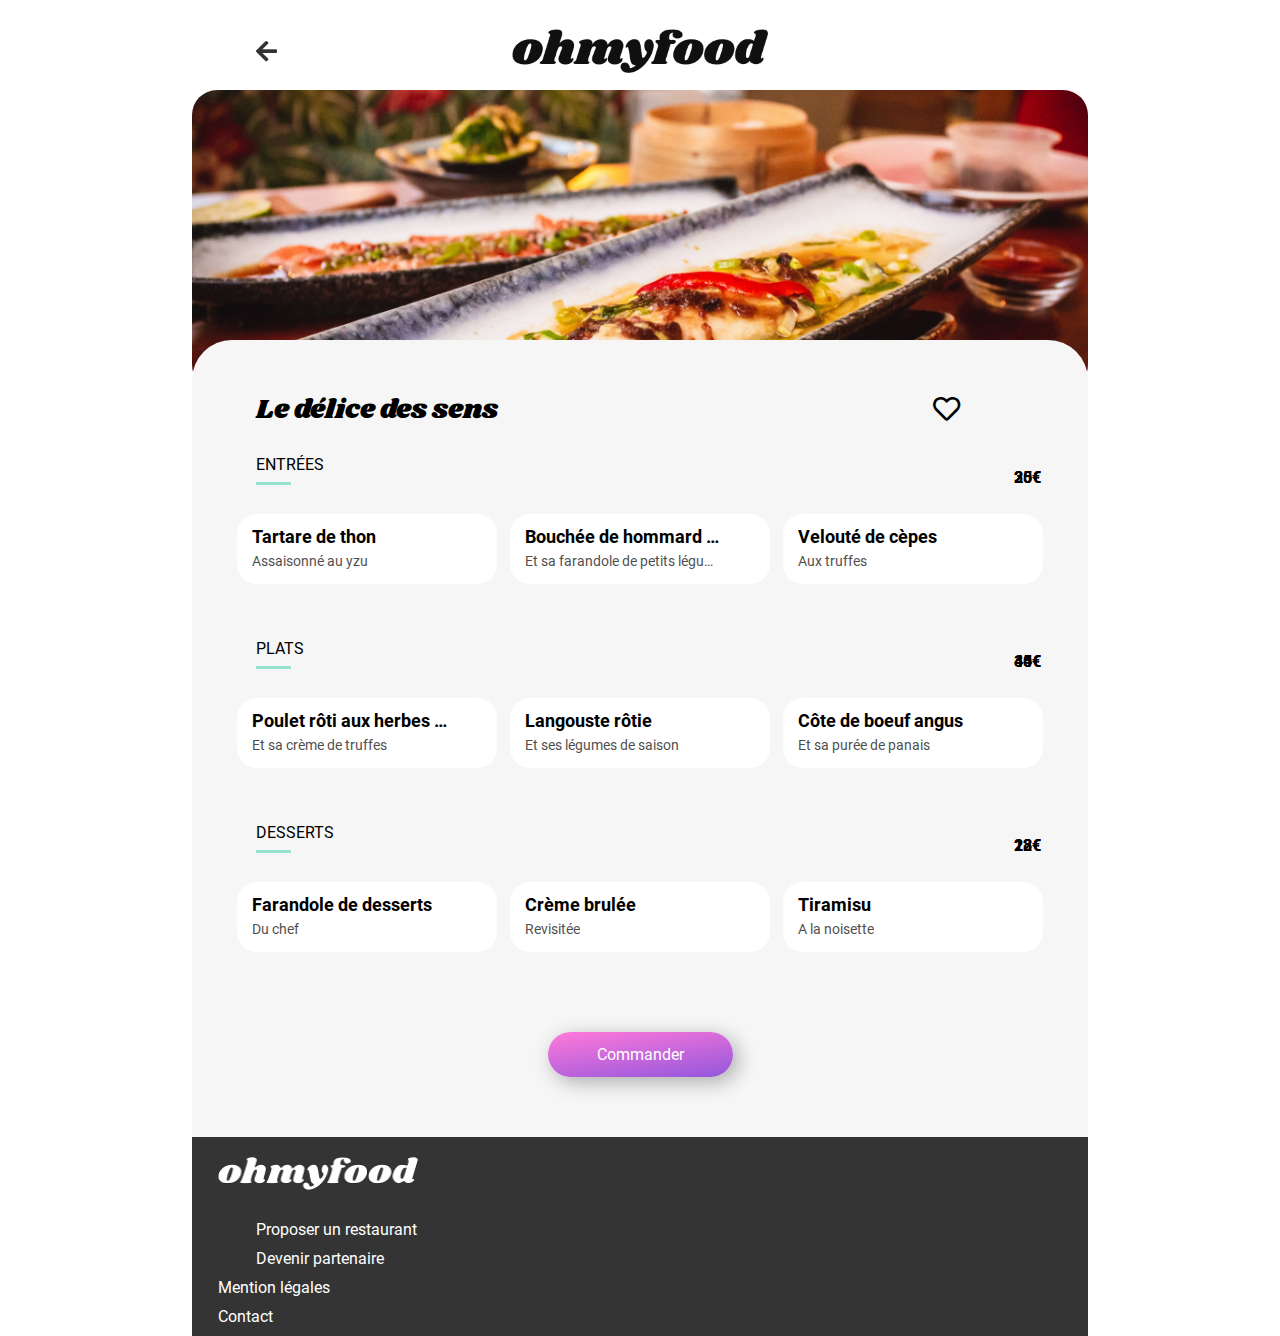
==== html/delice-des-sens.html @ 7fdb7022 "P3_2021" ====
<!DOCTYPE html>
<html lang="fr">
<head>
    <meta charset="UTF-8">
    <meta http-equiv="X-UA-Compatible" content="IE=edge">
    <meta name="viewport" content="width=device-width, initial-scale=1.0">
    <link rel="stylesheet" href="../public/style-menu.css" />
    <link rel="stylesheet" href="../assets/Fontawesome/css/all.css">
    <title>Le délice des sens</title>
</head>
<body>
    <div class="loader">
        <div class="loader__spinner"></div>
    </div>
    <div id="corps">
        <div id="tete">
            <a href="../index.html">
                <i class="fas fa-arrow-left fleche"></i>
            </a>
            <h1>
                <img src="../assets/images/logo/ohmyfood.png" alt="Oh My Food">
            </h1>
        </div>
        <div id="image-resto">
            <img src="../assets/images/restaurants/delice-des-sens-m.jpg" alt="La palette du goût">
        </div>
        <div id="menu-resto">
            <div class="nom-resto">
                <h2>Le délice des sens</h2>
                <i class="far fa-heart coeur"></i>
            </div>
            <div class="entrees-resto">
                <p class="titre">ENTRÉES</p>
                <p class="ligne"></p>
                <div class="plats">
                    <p class="nom-plat">Tartare de thon</p>
                    <p class="description-plat">Assaisonné au yzu</p>
                    <p class="prix-plat">25€</p>
                    <div class="confirmation">
                        <i class="far fa-check-circle"></i>
                    </div>
                </div>
                <div class="plats">
                    <p class="nom-plat">Bouchée de hommard croustillant</p>
                    <p class="description-plat">Et sa farandole de petits légumes</p>
                    <p class="prix-plat">35€</p>
                    <div class="confirmation">
                        <i class="far fa-check-circle"></i>
                    </div>
                </div>
                <div class="plats">
                    <p class="nom-plat">Velouté de cèpes</p>
                    <p class="description-plat">Aux truffes</p>
                    <p class="prix-plat">20€</p>
                    <div class="confirmation">
                        <i class="far fa-check-circle"></i>
                    </div>
                </div>
            </div>
            <div class="principal-resto">
                <p class="titre">PLATS</p>
                <p class="ligne"></p>
                <div class="plats">
                    <p class="nom-plat">Poulet rôti aux herbes de provence</p>
                    <p class="description-plat">Et sa crème de truffes</p>
                    <p class="prix-plat">40€</p>
                    <div class="confirmation">
                        <i class="far fa-check-circle"></i>
                    </div>
                </div>
                <div class="plats">
                    <p class="nom-plat">Langouste rôtie</p>
                    <p class="description-plat">Et ses légumes de saison</p>
                    <p class="prix-plat">35€</p>
                    <div class="confirmation">
                        <i class="far fa-check-circle"></i>
                    </div>
                </div>
                <div class="plats">
                    <p class="nom-plat">Côte de boeuf angus</p>
                    <p class="description-plat">Et sa purée de panais</p>
                    <p class="prix-plat">44€</p>
                    <div class="confirmation">
                        <i class="far fa-check-circle"></i>
                    </div>
                </div>
            </div>
            <div class="dessert-resto">
                <p class="titre">DESSERTS</p>
                <p class="ligne"></p>
                <div class="plats">
                    <p class="nom-plat">Farandole de desserts</p>
                    <p class="description-plat">Du chef</p>
                    <p class="prix-plat">18€</p>
                    <div class="confirmation">
                        <i class="far fa-check-circle"></i>
                    </div>
                </div>
                <div class="plats">
                    <p class="nom-plat">Crème brulée</p>
                    <p class="description-plat">Revisitée</p>
                    <p class="prix-plat">22€</p>
                    <div class="confirmation">
                        <i class="far fa-check-circle"></i>
                    </div>
                </div>
                <div class="plats">
                    <p class="nom-plat">Tiramisu</p>
                    <p class="description-plat">A la noisette</p>
                    <p class="prix-plat">23€</p>
                    <div class="confirmation">
                        <i class="far fa-check-circle"></i>
                    </div>
                </div>
            </div>
            <div class="cadre-bouton">
                <input type="submit" value="Commander" id="bouton" />
            </div>
        </div>
        <div id="footer">
            <div class="img-footer">
                <img src="../assets/images/logo/ohmyfood2wh.png" alt="OhMyFood">
            </div>
            <a class="proposer" href="">
                <i class="fas fa-utensils icone-footer"></i>
                <span class="p-restaurant">Proposer un restaurant</span>
            </a>
            <a class="partenaire" href="">
                <i class="fas fa-hands-helping"></i>
                <span class="d-partenaire">Devenir partenaire</span>
            </a>
            <a class="legale" href="">Mention légales</a>
            <a class="contact" href="mailto:contact-omf-paris@omf.com">Contact</a>
        </div>
    </div>
</body>
---- public/style-menu.css ----
@charset "UTF-8";
@font-face {
  font-family: Roboto;
  src: url("../assets/Font/Roboto-Regular.ttf");
  font-weight: normal;
  font-style: normal;
}
@font-face {
  font-family: Roboto;
  src: url("../assets/Font/Roboto-Bold.ttf");
  font-weight: bold;
  font-style: normal;
}
@font-face {
  font-family: Shrikhand;
  src: url("../assets/Font/Shrikhand-Regular.ttf");
  font-weight: normal;
  font-style: normal;
}
@keyframes spinner {
  0% {
    transform: rotate(0deg);
  }
  100% {
    transform: rotate(360deg);
  }
}
@keyframes transition {
  0% {
    transform: translateX(-105vw);
  }
  100% {
    transform: translateX(0);
  }
}
@keyframes loader {
  0% {
    opacity: 1;
  }
  100% {
    opacity: 0;
  }
}
@keyframes defilement {
  0% {
    transform: translateY(10vw);
    opacity: 0;
  }
  100% {
    transform: translateY(0);
    opacity: 1;
  }
}
@keyframes size {
  0% {
    width: 80%;
  }
  100% {
    width: 70%;
  }
}
* {
  font-family: Roboto;
  font-weight: normal;
  margin: 0;
}

.loader {
  display: flex;
  align-items: center;
  justify-content: center;
  animation: loader 3s linear forwards;
  position: fixed;
  top: 0;
  bottom: 0;
  left: 0;
  right: 0;
}
.loader__spinner {
  font-size: 10px;
  margin: 50px auto;
  width: 11em;
  height: 11em;
  border-radius: 50%;
  background: linear-gradient(to right, #9356DC 10%, rgba(147, 86, 220, 0) 42%);
  position: relative;
  animation: spinner 2000ms 200ms infinite linear;
}
.loader__spinner::before {
  width: 50%;
  height: 50%;
  background: #9356DC;
  border-radius: 100% 0 0 0;
  position: absolute;
  top: 0;
  left: 0;
  content: "";
}
.loader__spinner::after {
  background: #FFFFFF;
  width: 75%;
  height: 75%;
  border-radius: 50%;
  content: "";
  margin: auto;
  position: absolute;
  top: 0;
  left: 0;
  bottom: 0;
  right: 0;
}

#corps {
  animation: transition 400ms 2200ms;
  animation-fill-mode: both;
  display: flex;
  flex-wrap: wrap;
  flex-direction: row;
  align-items: center;
  margin: 0 15%;
}

#tete {
  width: 100%;
  height: 7vw;
  position: relative;
}
#tete h1 {
  height: 8vw;
  width: 100%;
  display: flex;
  flex-direction: column;
  flex-wrap: wrap;
  justify-content: center;
  align-items: center;
  margin: 0;
}
#tete h1 img {
  width: 20vw;
  object-fit: contain;
}
#tete a {
  position: absolute;
  top: 3vw;
  left: 5vw;
  font-size: 1.5rem;
  color: black;
  opacity: 80%;
  text-decoration: none;
}

#image-resto {
  height: 250px;
  width: 100%;
}
#image-resto img {
  height: 300px;
  width: 100%;
  object-fit: cover;
  border-radius: 25px;
}

#menu-resto {
  display: flex;
  flex-direction: row;
  flex-wrap: wrap;
  width: 100%;
  background-color: #F6F6F6;
  border-radius: 40px 40px 0 0;
  padding-top: 50px;
  padding-left: 3vw;
  padding-right: 3vw;
  padding-bottom: 60px;
  position: relative;
  top: 0;
}

.nom-resto {
  width: 80%;
  font-size: 2rem;
}
.nom-resto h2 {
  font-size: 1.7rem;
  font-family: Shrikhand;
  padding-left: 2vw;
}
.nom-resto .coeur {
  position: absolute;
  top: 55px;
  right: 10vw;
  font-size: 1.7rem;
  z-index: 1;
  cursor: pointer;
}
.nom-resto .coeur:hover::after {
  opacity: 1;
}
.nom-resto .coeur:hover::before {
  opacity: 0;
}
.nom-resto .coeur::after {
  content: "";
  font-family: "Font Awesome 5 Free";
  font-weight: 900;
  color: #9356DC;
  filter: brightness(150%);
  opacity: 0;
  z-index: -1;
  transition: opacity 400ms;
  position: absolute;
  left: 0;
}

.entrees-resto {
  animation: defilement 500ms 2.8s;
  animation-fill-mode: both;
  display: flex;
  flex-wrap: wrap;
  align-items: center;
  justify-content: space-around;
  margin-bottom: 30px;
  width: 100%;
  position: relative;
}

.principal-resto {
  animation: defilement 500ms 3s;
  animation-fill-mode: both;
  display: flex;
  flex-wrap: wrap;
  align-items: center;
  justify-content: space-around;
  margin-bottom: 30px;
  width: 100%;
  position: relative;
}

.dessert-resto {
  animation: defilement 500ms 3.2s;
  animation-fill-mode: both;
  display: flex;
  flex-wrap: wrap;
  align-items: center;
  justify-content: space-around;
  margin-bottom: 30px;
  width: 100%;
  position: relative;
}

.titre {
  font-weight: lighter;
  width: 100%;
  padding-left: 2vw;
  margin-top: 25px;
}

.ligne {
  height: 1vw;
  width: 35px;
  border-bottom: solid #99E2D0 3px;
  top: 40px;
  position: absolute;
  left: 2vw;
}

.plats {
  animation: defilement 500ms 3.2s;
  animation-fill-mode: both;
  height: 70px;
  width: 30%;
  margin-top: 40px;
  border: solid white 0px;
  background-color: white;
  border-radius: 20px;
  display: flex;
  flex-wrap: wrap;
  align-items: center;
  padding-left: 15px;
  box-sizing: content-box;
}
.plats .nom-plat {
  font-weight: bold;
  font-size: 1.1rem;
  width: 80%;
  text-overflow: ellipsis;
  overflow: hidden;
  white-space: nowrap;
  padding-top: 10px;
}
.plats .description-plat {
  text-overflow: ellipsis;
  overflow: hidden;
  white-space: nowrap;
  width: 80%;
  font-size: 0.9rem;
  padding-bottom: 10px;
  opacity: 70%;
}
.plats .prix-plat {
  position: absolute;
  right: 3vw;
  top: 38px;
  font-weight: bold;
  transform: translateX(30px);
  transition: 500ms ease-in-out;
}

.confirmation {
  width: 0;
  display: flex;
  justify-content: center;
  align-items: center;
  height: 70px;
  position: absolute;
  right: 4vw;
  top: 0;
  font-size: 1.2rem;
  background-color: #99E2D0;
  border-top-right-radius: 20px;
  border-bottom-right-radius: 20px;
  opacity: 0;
  transform: translateX(4vw);
  transition: 500ms ease-in-out;
  z-index: -1;
}

.confirmation i {
  color: white;
}

.plats:hover .confirmation {
  transform: translateX(4vw);
  width: 13%;
  opacity: 1;
  z-index: 1;
}
.plats:hover .confirmation i {
  color: white;
  animation: spinner;
  animation-duration: 0.7s;
  animation-iteration-count: 1;
}

.plats:hover .prix-plat {
  transform: translateX(0px);
}

.plats:hover .nom-plat {
  animation: size 500ms both;
}

.plats:hover .description-plat {
  animation: size 500ms both;
}

.cadre-bouton {
  text-align: center;
  margin-top: 50px;
  margin-left: auto;
  margin-right: auto;
}

#bouton {
  background: linear-gradient(172deg, #FF79DA 1%, #9356DC 100%);
  border-radius: 68px;
  box-shadow: 5px 5px 20px 0px rgba(0, 0, 0, 0.3);
  border-style: none;
  height: 45px;
  width: 185px;
  font-size: 1rem;
  color: white;
  cursor: pointer;
}
#bouton:hover {
  transition: 200ms ease-in-out;
  background: linear-gradient(172deg, #FF79DA 1%, #9356DC 100%);
  box-shadow: 5px 5px 20px 0px rgba(0, 0, 0, 0.8);
  filter: brightness(110%);
}

#footer {
  display: flex;
  flex-direction: column;
  flex-wrap: wrap;
  justify-content: center;
  width: 100vw;
  background-color: #343434;
}

.img-footer {
  margin-bottom: 10px;
  margin-top: 5px;
}
.img-footer img {
  height: 5vw;
  width: 200px;
  object-fit: contain;
  margin-left: 2vw;
}

.proposer, .partenaire, .legale, .contact {
  text-decoration: none;
  color: white;
  font-size: 1rem;
  padding-bottom: 10px;
}
.proposer i, .partenaire i, .legale i, .contact i {
  position: fixed;
  left: 2vw;
  font-size: 1rem;
}
.proposer span, .partenaire span, .legale span, .contact span {
  margin-left: 5vw;
  font-size: 1rem;
}

.legale, .contact {
  margin-left: 2vw;
}

@media screen and (max-width: 1024px) {
  #corps {
    display: flex;
    flex-direction: row;
    flex-wrap: wrap;
    justify-content: flex-start;
    animation: transition 400ms 2200ms;
    animation-fill-mode: both;
    margin: 0;
  }

  #tete {
    width: 100%;
    height: auto;
    position: relative;
  }
  #tete h1 {
    width: 100%;
    height: 3vw;
    display: flex;
    flex-direction: column;
    flex-wrap: wrap;
    justify-content: center;
    align-items: center;
    margin: 0;
    padding-top: 2vw;
  }
  #tete h1 img {
    width: 25vw;
    object-fit: contain;
    padding-top: 3vw;
  }
  #tete a {
    position: absolute;
    top: 3vw;
    left: 5vw;
    font-size: 1.5rem;
    color: black;
    opacity: 80%;
    text-decoration: none;
  }

  #image-resto {
    height: auto;
    width: 49%;
    margin-top: 30px;
    margin-left: auto;
  }
  #image-resto img {
    height: 700px;
    width: 100%;
    object-fit: cover;
    border-radius: 25px;
  }

  #menu-resto {
    display: block;
    width: 44%;
    background-color: #F6F6F6;
    border-radius: 40px 40px 0 0;
    margin-right: 0;
    padding-top: 40px;
    padding-left: 3vw;
    padding-right: 3vw;
    padding-bottom: 60px;
    position: relative;
    top: 4vw;
  }

  .nom-resto {
    width: 80%;
    font-size: 2rem;
  }
  .nom-resto h2 {
    font-size: 1.7rem;
    font-family: Shrikhand;
    padding-left: 4vw;
  }
  .nom-resto .coeur {
    position: absolute;
    top: 45px;
    right: 8vw;
    font-size: 1.7rem;
    z-index: 1;
    cursor: pointer;
  }
  .nom-resto .coeur:hover::after {
    opacity: 1;
  }
  .nom-resto .coeur:hover::before {
    opacity: 0;
  }
  .nom-resto .coeur::after {
    content: "";
    font-family: "Font Awesome 5 Free";
    font-weight: 900;
    color: #9356DC;
    filter: brightness(150%);
    opacity: 0;
    z-index: -1;
    transition: opacity 400ms;
    position: absolute;
    left: 0;
  }

  .entrees-resto {
    animation: defilement 500ms 2.8s;
    animation-fill-mode: both;
    display: flex;
    flex-direction: column;
    flex-wrap: wrap;
    padding-left: 3vw;
    padding-right: 3vw;
    margin-bottom: 0px;
    width: auto;
    position: relative;
  }

  .principal-resto {
    animation: defilement 500ms 3s;
    animation-fill-mode: both;
    display: flex;
    flex-direction: column;
    flex-wrap: wrap;
    padding-left: 3vw;
    padding-right: 3vw;
    margin-bottom: 0px;
    width: auto;
    position: relative;
  }

  .dessert-resto {
    animation: defilement 500ms 3.2s;
    animation-fill-mode: both;
    display: flex;
    flex-direction: column;
    flex-wrap: wrap;
    padding-left: 3vw;
    padding-right: 3vw;
    margin-bottom: 0px;
    width: auto;
    position: relative;
  }

  .titre {
    font-weight: lighter;
    width: 100%;
    padding-left: 2vw;
    margin-top: 25px;
  }

  .ligne {
    height: 5px;
    width: 35px;
    border-bottom: solid #99E2D0 3px;
    margin-right: 32vw;
    margin-top: 0px;
    margin-bottom: 0px;
    position: initial;
  }

  .plats {
    animation: defilement 500ms 3.2s;
    animation-fill-mode: both;
    height: 70px;
    width: 100%;
    margin-top: 15px;
    border: solid white 0px;
    background-color: white;
    border-radius: 20px;
    display: flex;
    flex-wrap: wrap;
    align-items: center;
    padding-left: 3vw;
    box-sizing: content-box;
  }
  .plats .nom-plat {
    font-weight: bold;
    font-size: 1.1rem;
    width: 80%;
    padding-top: 10px;
    text-overflow: ellipsis;
    overflow: hidden;
    white-space: nowrap;
  }
  .plats .description-plat {
    width: 80%;
    font-size: 0.9rem;
    padding-bottom: 10px;
    text-overflow: ellipsis;
    overflow: hidden;
    white-space: nowrap;
    opacity: 70%;
  }
  .plats .prix-plat {
    font-weight: bold;
    padding-top: 25px;
    position: absolute;
    right: 6vw;
    top: auto;
    transform: translateX(30px);
    transition: 500ms ease-in-out;
  }

  .confirmation {
    width: 0;
    display: flex;
    justify-content: center;
    align-items: center;
    height: 70px;
    position: absolute;
    right: 5vw;
    top: auto;
    font-size: 1.2rem;
    background-color: #99E2D0;
    border-top-right-radius: 20px;
    border-bottom-right-radius: 20px;
    opacity: 0;
    transform: translateX(5vw);
    transition: 500ms ease-in-out;
    z-index: -1;
  }

  .confirmation i {
    color: white;
  }

  .plats:hover .confirmation {
    transform: translateX(5vw);
    width: 13%;
    opacity: 1;
    z-index: 1;
  }
  .plats:hover .confirmation i {
    color: white;
    animation: spinner;
    animation-duration: 0.7s;
    animation-iteration-count: 1;
  }

  .plats:hover .prix-plat {
    transform: translateX(0px);
  }

  .plats:hover .nom-plat {
    animation: size 500ms both;
  }

  .plats:hover .description-plat {
    animation: size 500ms both;
  }

  .cadre-bouton {
    text-align: center;
    margin-top: 60px;
  }

  #bouton {
    background: linear-gradient(172deg, #FF79DA 1%, #9356DC 100%);
    border-radius: 68px;
    box-shadow: 5px 5px 20px 0px rgba(0, 0, 0, 0.3);
    border-style: none;
    height: 45px;
    width: 185px;
    font-size: 1rem;
    color: white;
    cursor: pointer;
  }
  #bouton:hover {
    transition: 200ms ease-in-out;
    background: linear-gradient(172deg, #FF79DA 1%, #9356DC 100%);
    box-shadow: 5px 5px 20px 0px rgba(0, 0, 0, 0.8);
    filter: brightness(110%);
  }

  #footer {
    display: flex;
    flex-direction: column;
    flex-wrap: wrap;
    justify-content: center;
    width: 100vw;
    background-color: #343434;
    padding-top: 0;
    position: relative;
    top: 35px;
  }

  .img-footer {
    margin-bottom: 2vw;
  }
  .img-footer img {
    height: 9vw;
    width: 23vw;
    object-fit: contain;
    margin-left: 5vw;
  }

  .proposer, .partenaire, .legale, .contact {
    text-decoration: none;
    color: white;
    font-size: 1rem;
    padding-bottom: 2vw;
  }
  .proposer i, .partenaire i, .legale i, .contact i {
    position: fixed;
    left: 5vw;
    font-size: 1rem;
  }
  .proposer span, .partenaire span, .legale span, .contact span {
    margin-left: 11vw;
    font-size: 1rem;
  }

  .legale, .contact {
    margin-left: 5vw;
  }
}
@media screen and (max-width: 768px) {
  #corps {
    animation: transition 400ms 2200ms;
    animation-fill-mode: both;
    margin: 0;
  }

  #tete {
    width: 100%;
    height: auto;
    position: relative;
    margin-top: 1vw;
  }
  #tete h1 {
    height: 7vw;
    display: flex;
    flex-direction: column;
    flex-wrap: wrap;
    justify-content: center;
    align-content: center;
    margin: 0;
    margin-bottom: 2vw;
  }
  #tete h1 img {
    height: 7vw;
    width: 40vw;
    object-fit: contain;
    padding-top: 0vw;
  }
  #tete a {
    position: absolute;
    top: 3vw;
    left: 5vw;
    font-size: 1.1rem;
    color: black;
    opacity: 60%;
    text-decoration: none;
  }

  #image-resto {
    width: 100%;
    height: 55vw;
    margin-top: 2vw;
  }
  #image-resto img {
    height: 72vw;
    width: 100%;
    object-fit: cover;
    border-radius: 0;
  }

  #menu-resto {
    width: 100%;
    background-color: #F6F6F6;
    border-radius: 40px 40px 0 0;
    padding-top: 7vw;
    padding-left: 3vw;
    padding-right: 3vw;
    padding-bottom: 13vw;
    position: relative;
    top: 0;
  }

  .nom-resto {
    width: 80%;
    margin-bottom: 2vw;
    margin-left: 3vw;
  }
  .nom-resto h2 {
    font-size: 1.6rem;
    font-family: Shrikhand;
    padding-left: 2vw;
  }
  .nom-resto .coeur {
    position: absolute;
    top: 9vw;
    right: 10vw;
    font-size: 1.7rem;
    z-index: 1;
    cursor: pointer;
  }
  .nom-resto .coeur:hover::after {
    opacity: 1;
  }
  .nom-resto .coeur:hover::before {
    opacity: 0;
  }
  .nom-resto .coeur::after {
    content: "";
    font-family: "Font Awesome 5 Free";
    font-weight: 900;
    color: #9356DC;
    filter: brightness(150%);
    opacity: 0;
    z-index: -1;
    transition: opacity 400ms;
    position: absolute;
    left: 0;
  }

  .entrees-resto {
    animation: defilement 500ms 2.8s;
    animation-fill-mode: both;
    display: flex;
    flex-direction: column;
    flex-wrap: wrap;
    padding-left: 3vw;
    padding-right: 3vw;
    margin-bottom: 3vw;
    width: auto;
    position: relative;
  }

  .principal-resto {
    animation: defilement 500ms 3s;
    animation-fill-mode: both;
    display: flex;
    flex-direction: column;
    flex-wrap: wrap;
    padding-left: 3vw;
    padding-right: 3vw;
    margin-bottom: 3vw;
    width: auto;
    position: relative;
  }

  .dessert-resto {
    animation: defilement 500ms 3.2s;
    animation-fill-mode: both;
    display: flex;
    flex-direction: column;
    flex-wrap: wrap;
    padding-left: 3vw;
    padding-right: 3vw;
    margin-bottom: 3vw;
    width: auto;
    position: relative;
  }

  .titre {
    font-weight: lighter;
    width: 100%;
    padding-left: 2vw;
    margin-top: 7vw;
    margin-bottom: 5vw;
  }

  .ligne {
    height: 1vw;
    width: 35px;
    border-bottom: solid #99E2D0 3px;
    position: absolute;
    top: 13vw;
    left: 6vw;
  }

  .plats {
    animation: defilement 500ms 3.2s;
    animation-fill-mode: both;
    height: 70px;
    width: 100%;
    margin-top: 3vw;
    border: solid white 0px;
    background-color: white;
    border-radius: 20px;
    display: flex;
    flex-wrap: wrap;
    align-items: center;
    padding-left: 3vw;
    box-sizing: content-box;
  }
  .plats .nom-plat {
    font-weight: bold;
    font-size: 1.1rem;
    width: 80%;
    padding-top: 10px;
    text-overflow: ellipsis;
    overflow: hidden;
    white-space: nowrap;
  }
  .plats .description-plat {
    width: 80%;
    font-size: 0.9rem;
    padding-bottom: 10px;
    text-overflow: ellipsis;
    overflow: hidden;
    white-space: nowrap;
    opacity: 70%;
  }
  .plats .prix-plat {
    font-weight: bold;
    position: absolute;
    right: 10vw;
    top: auto;
    transform: translateX(5vw);
    transition: 500ms ease-in-out;
  }

  .confirmation {
    width: 0;
    display: flex;
    justify-content: center;
    align-items: center;
    height: 70px;
    position: absolute;
    right: 55vw;
    top: auto;
    font-size: 1.2rem;
    background-color: #99E2D0;
    border-top-right-radius: 20px;
    border-bottom-right-radius: 20px;
    opacity: 0;
    transform: translateX(55vw);
    transition: 500ms ease-in-out;
    z-index: -1;
  }

  .confirmation i {
    color: white;
  }

  .plats:hover .confirmation {
    transform: translateX(56vw);
    width: 13%;
    opacity: 1;
    z-index: 1;
  }
  .plats:hover .confirmation i {
    color: white;
    animation: spinner;
    animation-duration: 0.7s;
    animation-iteration-count: 1;
  }

  .plats:hover .prix-plat {
    transform: translateX(-3vw);
  }

  .plats:hover .nom-plat {
    animation: size 500ms both;
  }

  .plats:hover .description-plat {
    animation: size 500ms both;
  }

  .cadre-bouton {
    text-align: center;
    margin-top: 15vw;
  }

  #bouton {
    background: linear-gradient(172deg, #FF79DA 1%, #9356DC 100%);
    border-radius: 68px;
    box-shadow: 5px 5px 20px 0px rgba(0, 0, 0, 0.3);
    border-style: none;
    height: 45px;
    width: 185px;
    font-size: 1rem;
    color: white;
    cursor: pointer;
  }
  #bouton:hover {
    transition: 200ms ease-in-out;
    background: linear-gradient(172deg, #FF79DA 1%, #9356DC 100%);
    box-shadow: 5px 5px 20px 0px rgba(0, 0, 0, 0.8);
    filter: brightness(110%);
  }

  #footer {
    display: flex;
    flex-direction: column;
    flex-wrap: wrap;
    justify-content: center;
    width: 100vw;
    background-color: #343434;
    padding-top: 3vw;
    padding-bottom: 6vw;
    position: relative;
    top: 0;
  }

  .img-footer {
    margin-bottom: 2vw;
  }
  .img-footer img {
    height: 9vw;
    width: 23vw;
    object-fit: contain;
    margin-left: 5vw;
  }

  .proposer, .partenaire, .legale, .contact {
    text-decoration: none;
    color: white;
    font-size: 0.9rem;
    padding-bottom: 2vw;
    position: relative;
  }
  .proposer i, .partenaire i, .legale i, .contact i {
    position: absolute;
    left: 5vw;
    font-size: 1rem;
  }
  .proposer span, .partenaire span, .legale span, .contact span {
    margin-left: 11vw;
    font-size: 0.9rem;
  }

  .legale, .contact {
    margin-left: 5vw;
  }
}

/*# sourceMappingURL=style-menu.css.map */
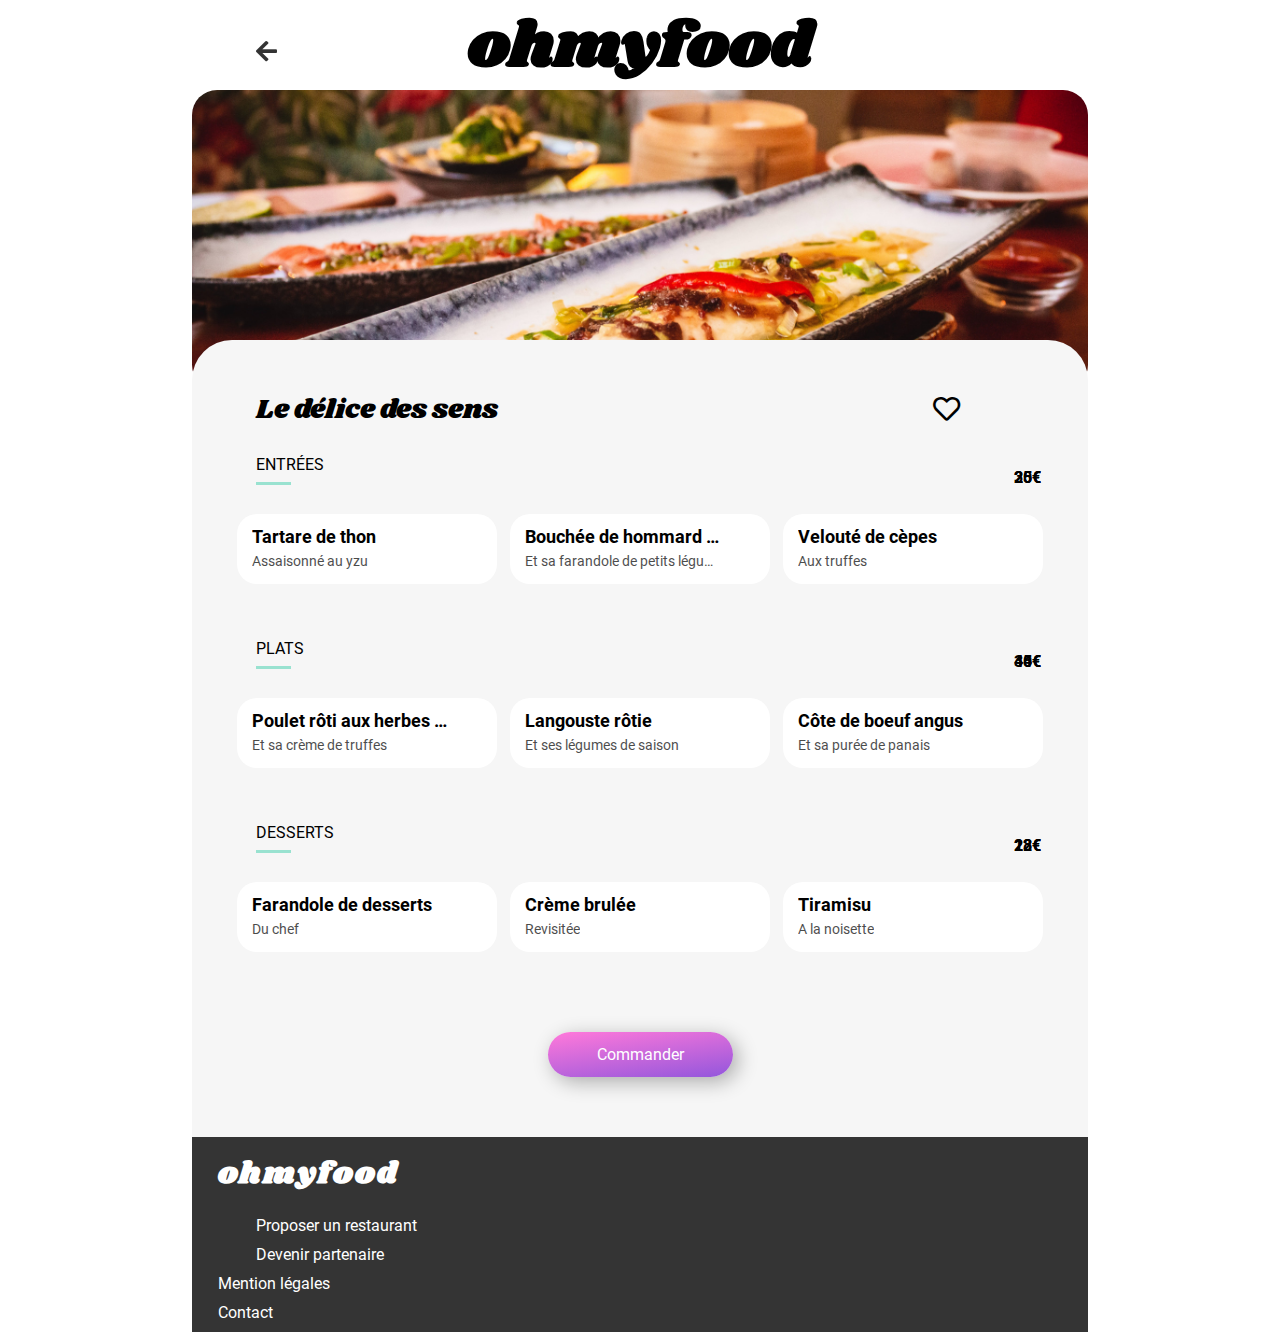
==== commit e4556e9a: "P3_2021" ====
--- a/html/delice-des-sens.html
+++ b/html/delice-des-sens.html
@@ -12,125 +12,121 @@
     <div class="loader">
         <div class="loader__spinner"></div>
     </div>
-    <div id="corps">
-        <div id="tete">
-            <a href="../index.html">
-                <i class="fas fa-arrow-left fleche"></i>
-            </a>
-            <h1>
-                <img src="../assets/images/logo/ohmyfood.png" alt="Oh My Food">
-            </h1>
+<div id="corps">
+    <header id="tete">
+        <a href="../index.html">
+            <i class="fas fa-arrow-left fleche"></i>
+        </a>
+        <h1>ohmyfood</h1>
+    </header>
+    <div id="image-resto">
+        <img src="../assets/images/restaurants/delice-des-sens-m.jpg" alt="La palette du goût">
+    </div>
+    <section id="menu-resto">
+        <div class="nom-resto">
+            <h2>Le délice des sens</h2>
+            <i class="far fa-heart coeur"></i>
         </div>
-        <div id="image-resto">
-            <img src="../assets/images/restaurants/delice-des-sens-m.jpg" alt="La palette du goût">
+        <div class="entrees-resto">
+            <p class="titre">ENTRÉES</p>
+            <p class="ligne"></p>
+            <article class="plats">
+                <h3 class="nom-plat">Tartare de thon</h3>
+                <p class="description-plat">Assaisonné au yzu</p>
+                <p class="prix-plat">25€</p>
+                <div class="confirmation">
+                    <i class="far fa-check-circle"></i>
+                </div>
+            </article>
+            <article class="plats">
+                <h3 class="nom-plat">Bouchée de hommard croustillant</h3>
+                <p class="description-plat">Et sa farandole de petits légumes</p>
+                <p class="prix-plat">35€</p>
+                <div class="confirmation">
+                    <i class="far fa-check-circle"></i>
+                </div>
+            </article>
+            <article class="plats">
+                <h3 class="nom-plat">Velouté de cèpes</h3>
+                <p class="description-plat">Aux truffes</p>
+                <p class="prix-plat">20€</p>
+                <div class="confirmation">
+                    <i class="far fa-check-circle"></i>
+                </div>
+            </article>
         </div>
-        <div id="menu-resto">
-            <div class="nom-resto">
-                <h2>Le délice des sens</h2>
-                <i class="far fa-heart coeur"></i>
-            </div>
-            <div class="entrees-resto">
-                <p class="titre">ENTRÉES</p>
-                <p class="ligne"></p>
-                <div class="plats">
-                    <p class="nom-plat">Tartare de thon</p>
-                    <p class="description-plat">Assaisonné au yzu</p>
-                    <p class="prix-plat">25€</p>
-                    <div class="confirmation">
-                        <i class="far fa-check-circle"></i>
-                    </div>
+        <div class="principal-resto">
+            <p class="titre">PLATS</p>
+            <p class="ligne"></p>
+            <article class="plats">
+                <h3 class="nom-plat">Poulet rôti aux herbes de provence</h3>
+                <p class="description-plat">Et sa crème de truffes</p>
+                <p class="prix-plat">40€</p>
+                <div class="confirmation">
+                    <i class="far fa-check-circle"></i>
                 </div>
-                <div class="plats">
-                    <p class="nom-plat">Bouchée de hommard croustillant</p>
-                    <p class="description-plat">Et sa farandole de petits légumes</p>
-                    <p class="prix-plat">35€</p>
-                    <div class="confirmation">
-                        <i class="far fa-check-circle"></i>
-                    </div>
+            </article>
+            <article class="plats">
+                <h3 class="nom-plat">Langouste rôtie</h3>
+                <p class="description-plat">Et ses légumes de saison</p>
+                <p class="prix-plat">35€</p>
+                <div class="confirmation">
+                    <i class="far fa-check-circle"></i>
                 </div>
-                <div class="plats">
-                    <p class="nom-plat">Velouté de cèpes</p>
-                    <p class="description-plat">Aux truffes</p>
-                    <p class="prix-plat">20€</p>
-                    <div class="confirmation">
-                        <i class="far fa-check-circle"></i>
-                    </div>
+            </article>
+            <article class="plats">
+                <h3 class="nom-plat">Côte de boeuf angus</h3>
+                <p class="description-plat">Et sa purée de panais</p>
+                <p class="prix-plat">44€</p>
+                <div class="confirmation">
+                    <i class="far fa-check-circle"></i>
                 </div>
-            </div>
-            <div class="principal-resto">
-                <p class="titre">PLATS</p>
-                <p class="ligne"></p>
-                <div class="plats">
-                    <p class="nom-plat">Poulet rôti aux herbes de provence</p>
-                    <p class="description-plat">Et sa crème de truffes</p>
-                    <p class="prix-plat">40€</p>
-                    <div class="confirmation">
-                        <i class="far fa-check-circle"></i>
-                    </div>
+            </article>
+        </div>
+        <div class="dessert-resto">
+            <p class="titre">DESSERTS</p>
+            <p class="ligne"></p>
+            <article class="plats">
+                <h3 class="nom-plat">Farandole de desserts</h3>
+                <p class="description-plat">Du chef</p>
+                <p class="prix-plat">18€</p>
+                <div class="confirmation">
+                    <i class="far fa-check-circle"></i>
                 </div>
-                <div class="plats">
-                    <p class="nom-plat">Langouste rôtie</p>
-                    <p class="description-plat">Et ses légumes de saison</p>
-                    <p class="prix-plat">35€</p>
-                    <div class="confirmation">
-                        <i class="far fa-check-circle"></i>
-                    </div>
+            </article>
+            <article class="plats">
+                <h3 class="nom-plat">Crème brulée</h3>
+                <p class="description-plat">Revisitée</p>
+                <p class="prix-plat">22€</p>
+                <div class="confirmation">
+                    <i class="far fa-check-circle"></i>
                 </div>
-                <div class="plats">
-                    <p class="nom-plat">Côte de boeuf angus</p>
-                    <p class="description-plat">Et sa purée de panais</p>
-                    <p class="prix-plat">44€</p>
-                    <div class="confirmation">
-                        <i class="far fa-check-circle"></i>
-                    </div>
+            </article>
+            <article class="plats">
+                <h3 class="nom-plat">Tiramisu</h3>
+                <p class="description-plat">A la noisette</p>
+                <p class="prix-plat">23€</p>
+                <div class="confirmation">
+                    <i class="far fa-check-circle"></i>
                 </div>
-            </div>
-            <div class="dessert-resto">
-                <p class="titre">DESSERTS</p>
-                <p class="ligne"></p>
-                <div class="plats">
-                    <p class="nom-plat">Farandole de desserts</p>
-                    <p class="description-plat">Du chef</p>
-                    <p class="prix-plat">18€</p>
-                    <div class="confirmation">
-                        <i class="far fa-check-circle"></i>
-                    </div>
-                </div>
-                <div class="plats">
-                    <p class="nom-plat">Crème brulée</p>
-                    <p class="description-plat">Revisitée</p>
-                    <p class="prix-plat">22€</p>
-                    <div class="confirmation">
-                        <i class="far fa-check-circle"></i>
-                    </div>
-                </div>
-                <div class="plats">
-                    <p class="nom-plat">Tiramisu</p>
-                    <p class="description-plat">A la noisette</p>
-                    <p class="prix-plat">23€</p>
-                    <div class="confirmation">
-                        <i class="far fa-check-circle"></i>
-                    </div>
-                </div>
-            </div>
-            <div class="cadre-bouton">
-                <input type="submit" value="Commander" id="bouton" />
-            </div>
+            </article>
         </div>
-        <div id="footer">
-            <div class="img-footer">
-                <img src="../assets/images/logo/ohmyfood2wh.png" alt="OhMyFood">
-            </div>
-            <a class="proposer" href="">
-                <i class="fas fa-utensils icone-footer"></i>
-                <span class="p-restaurant">Proposer un restaurant</span>
-            </a>
-            <a class="partenaire" href="">
-                <i class="fas fa-hands-helping"></i>
-                <span class="d-partenaire">Devenir partenaire</span>
-            </a>
-            <a class="legale" href="">Mention légales</a>
-            <a class="contact" href="mailto:contact-omf-paris@omf.com">Contact</a>
+        <div class="cadre-bouton">
+            <input type="submit" value="Commander" id="bouton" />
         </div>
-    </div>
+    </section>
+    <footer id="footer">
+        <h4>ohmyfood</h4>
+        <a class="proposer" href="">
+            <i class="fas fa-utensils icone-footer"></i>
+            <span class="p-restaurant">Proposer un restaurant</span>
+        </a>
+        <a class="partenaire" href="">
+            <i class="fas fa-hands-helping"></i>
+            <span class="d-partenaire">Devenir partenaire</span>
+        </a>
+        <a class="legale" href="">Mention légales</a>
+        <a class="contact" href="mailto:contact-omf-paris@omf.com">Contact</a>
+    </footer>
+</div>
 </body>--- a/public/style-menu.css
+++ b/public/style-menu.css
@@ -1,4 +1,5 @@
 @charset "UTF-8";
+@import url("https://fonts.googleapis.com/css2?family=Shrikhand&display=swap");
 @font-face {
   font-family: Roboto;
   src: url("../assets/Font/Roboto-Regular.ttf");
@@ -11,12 +12,6 @@
   font-weight: bold;
   font-style: normal;
 }
-@font-face {
-  font-family: Shrikhand;
-  src: url("../assets/Font/Shrikhand-Regular.ttf");
-  font-weight: normal;
-  font-style: normal;
-}
 @keyframes spinner {
   0% {
     transform: rotate(0deg);
@@ -69,7 +64,7 @@
   display: flex;
   align-items: center;
   justify-content: center;
-  animation: loader 3s linear forwards;
+  animation: loader 2600ms linear forwards;
   position: fixed;
   top: 0;
   bottom: 0;
@@ -126,18 +121,11 @@
   position: relative;
 }
 #tete h1 {
-  height: 8vw;
-  width: 100%;
-  display: flex;
-  flex-direction: column;
-  flex-wrap: wrap;
-  justify-content: center;
-  align-items: center;
-  margin: 0;
-}
-#tete h1 img {
-  width: 20vw;
-  object-fit: contain;
+  font-size: 4rem;
+  color: black;
+  font-family: "Shrikhand", cursive;
+  font-weight: bold;
+  text-align: center;
 }
 #tete a {
   position: absolute;
@@ -387,15 +375,15 @@
   background-color: #343434;
 }
 
-.img-footer {
-  margin-bottom: 10px;
-  margin-top: 5px;
-}
-.img-footer img {
-  height: 5vw;
-  width: 200px;
-  object-fit: contain;
+h4 {
+  margin-bottom: 20px;
+  margin-top: 15px;
   margin-left: 2vw;
+  font-size: 1.9rem;
+  color: white;
+  font-family: "Shrikhand", cursive;
+  font-weight: bold;
+  letter-spacing: 2px;
 }
 
 .proposer, .partenaire, .legale, .contact {
@@ -431,24 +419,15 @@
 
   #tete {
     width: 100%;
-    height: auto;
+    height: 6vw;
     position: relative;
   }
   #tete h1 {
-    width: 100%;
-    height: 3vw;
-    display: flex;
-    flex-direction: column;
-    flex-wrap: wrap;
-    justify-content: center;
-    align-items: center;
-    margin: 0;
-    padding-top: 2vw;
-  }
-  #tete h1 img {
-    width: 25vw;
-    object-fit: contain;
-    padding-top: 3vw;
+    font-size: 3.5rem;
+    color: black;
+    font-family: "Shrikhand", cursive;
+    font-weight: bold;
+    text-align: center;
   }
   #tete a {
     position: absolute;
@@ -744,25 +723,15 @@
 
   #tete {
     width: 100%;
-    height: auto;
-    position: relative;
-    margin-top: 1vw;
+    height: 13vw;
+    position: relative;
   }
   #tete h1 {
-    height: 7vw;
-    display: flex;
-    flex-direction: column;
-    flex-wrap: wrap;
-    justify-content: center;
-    align-content: center;
-    margin: 0;
-    margin-bottom: 2vw;
-  }
-  #tete h1 img {
-    height: 7vw;
-    width: 40vw;
-    object-fit: contain;
-    padding-top: 0vw;
+    font-size: 1.7rem;
+    color: black;
+    font-family: "Shrikhand", cursive;
+    font-weight: bold;
+    padding-top: 1vw;
   }
   #tete a {
     position: absolute;
@@ -1017,14 +986,15 @@
     top: 0;
   }
 
-  .img-footer {
-    margin-bottom: 2vw;
-  }
-  .img-footer img {
-    height: 9vw;
-    width: 23vw;
-    object-fit: contain;
+  h4 {
+    margin-bottom: 20px;
+    margin-top: 5px;
     margin-left: 5vw;
+    font-size: 1rem;
+    color: white;
+    font-family: "Shrikhand", cursive;
+    font-weight: bold;
+    letter-spacing: 2px;
   }
 
   .proposer, .partenaire, .legale, .contact {
